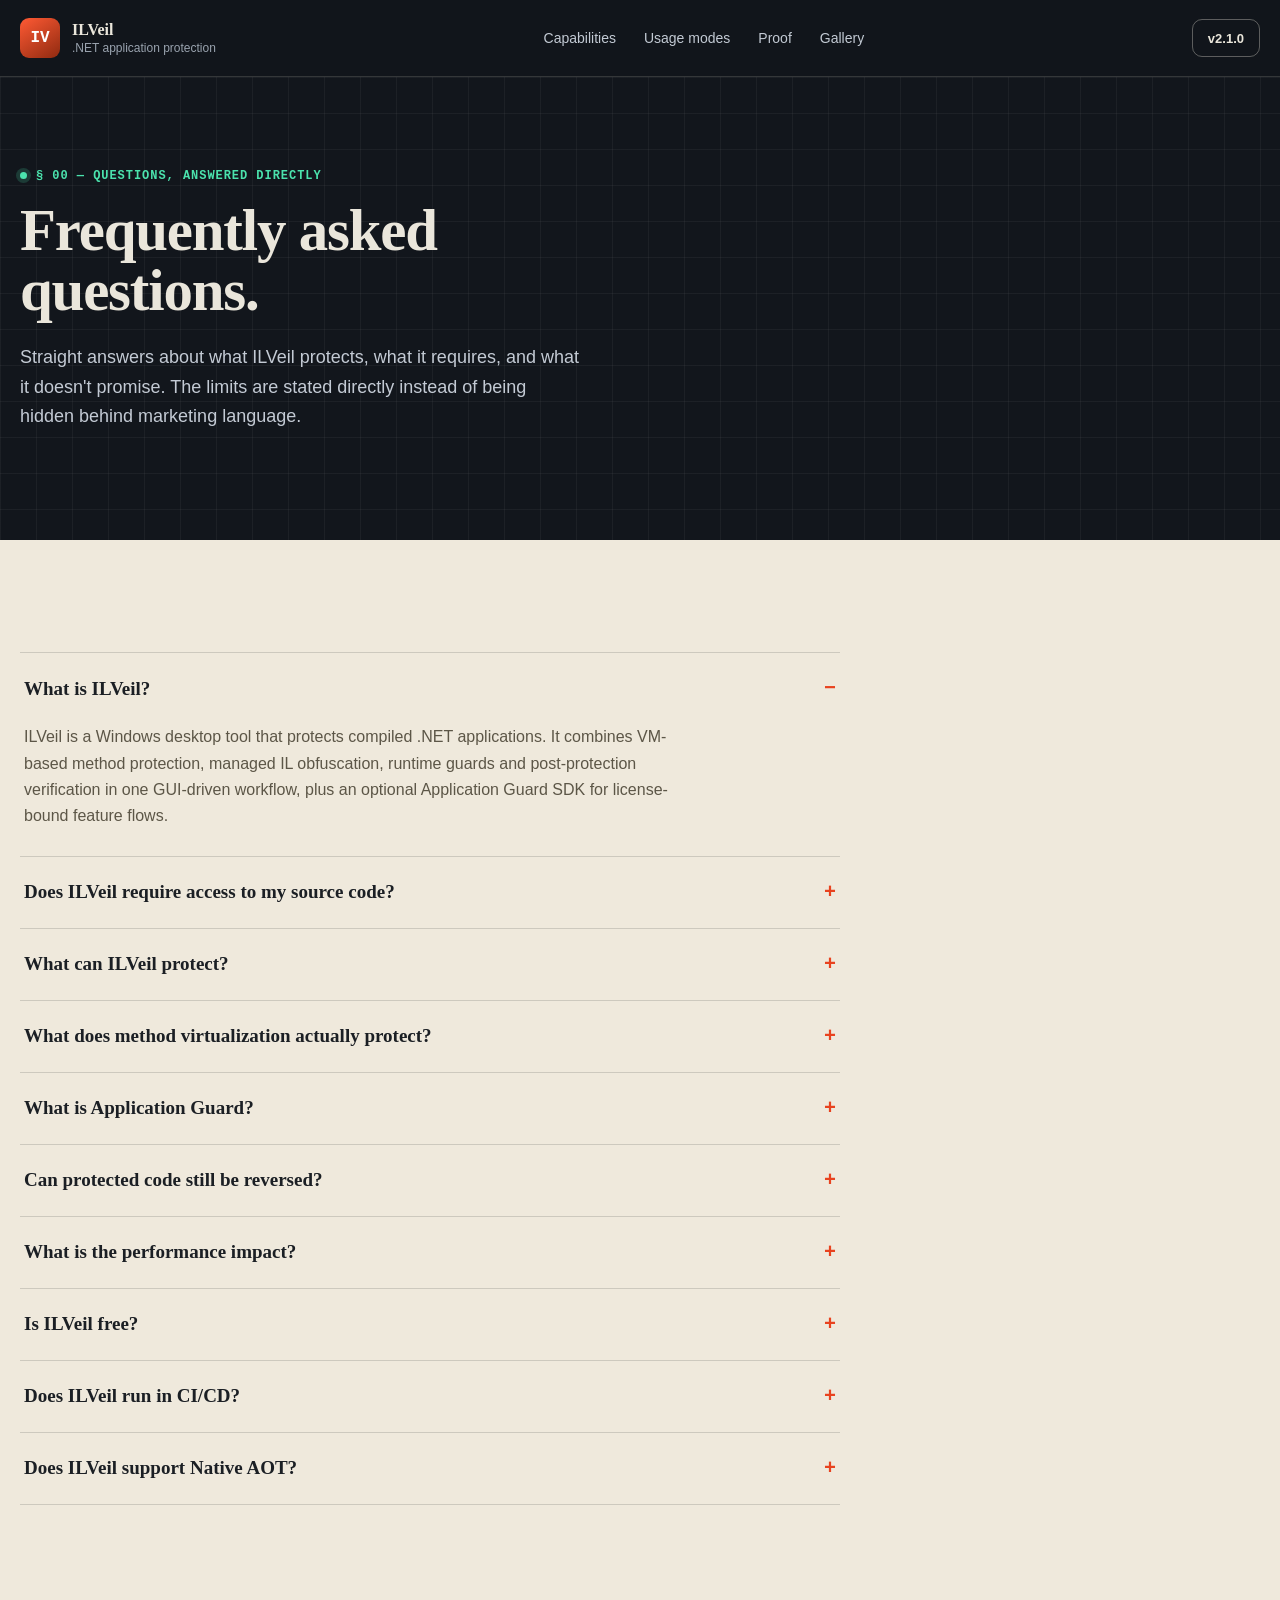
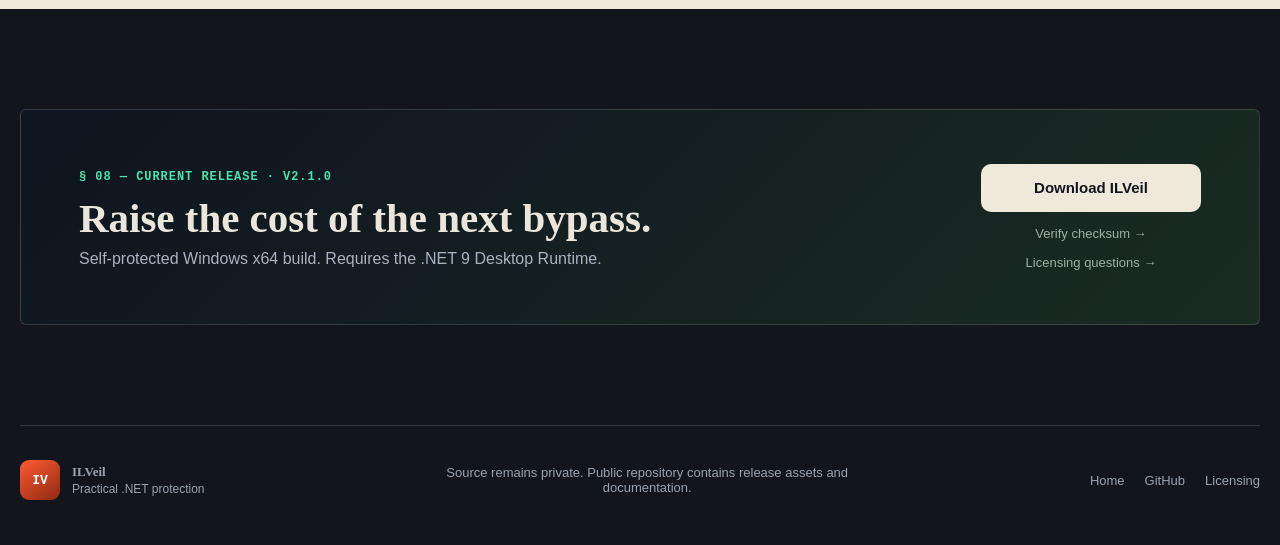
==== faq.html @ 26127028 "Add AI-friendly FAQ and product summary" ====
<!doctype html>
<html lang="en">
<head>
  <meta charset="utf-8">
  <meta name="viewport" content="width=device-width, initial-scale=1">
  <title>ILVeil FAQ — .NET Obfuscation, Method Virtualization & Application Guard</title>
  <meta name="description" content="Answers about ILVeil: source requirements, what it protects, method virtualization, Application Guard, licensing, performance impact and CI/CD support.">
  <meta name="robots" content="index, follow, max-image-preview:large">
  <meta name="author" content="ILVeil">
  <meta name="theme-color" content="#12161c">
  <link rel="canonical" href="https://denis-rz.github.io/ILVeil-Releases/faq.html">
  <meta property="og:title" content="ILVeil FAQ — .NET Obfuscation, Method Virtualization & Application Guard">
  <meta property="og:description" content="Source requirements, supported input, method virtualization, Application Guard, licensing, performance and CI/CD — answered directly.">
  <meta property="og:type" content="website">
  <meta property="og:url" content="https://denis-rz.github.io/ILVeil-Releases/faq.html">
  <meta property="og:site_name" content="ILVeil">
  <meta property="og:image" content="https://denis-rz.github.io/ILVeil-Releases/assets/screenshots/overview-main.png">
  <meta property="og:image:alt" content="ILVeil desktop .NET protection workflow">
  <meta name="twitter:card" content="summary_large_image">
  <meta name="twitter:title" content="ILVeil FAQ — .NET Obfuscation, Method Virtualization & Application Guard">
  <meta name="twitter:description" content="Common questions about ILVeil, answered directly — no marketing filler.">
  <meta name="twitter:image" content="https://denis-rz.github.io/ILVeil-Releases/assets/screenshots/overview-main.png">
  <link rel="icon" href="./assets/appicon.ico">
  <link rel="stylesheet" href="./styles.css?v=20260712d">
  <script type="application/ld+json">
  {"@context":"https://schema.org","@type":"FAQPage","mainEntity":[
    {"@type":"Question","name":"What is ILVeil?","acceptedAnswer":{"@type":"Answer","text":"ILVeil is a Windows desktop tool that protects compiled .NET applications. It combines VM-based method protection, managed IL obfuscation, runtime guards and post-protection verification in one GUI-driven workflow, plus an optional Application Guard SDK for license-bound feature flows."}},
    {"@type":"Question","name":"Does ILVeil require access to my source code?","acceptedAnswer":{"@type":"Answer","text":"No, for Binary Protection. It takes a ready-made DLL or EXE as input and applies VM protection, string encryption, symbol renaming, control-flow transforms and runtime guards directly, with no source integration required. Source integration is only needed if you choose the optional Application Guard SDK."}},
    {"@type":"Question","name":"What can ILVeil protect?","acceptedAnswer":{"@type":"Answer","text":"ILVeil protects compiled managed .NET assemblies and accepts ready-made DLL/EXE files, projects and solutions. It can also coordinate a Native AOT publishing workflow; IL-based transforms are applied before Native AOT consumes the managed metadata. Running ILVeil itself requires Windows 10 or 11 and the .NET 9 Desktop Runtime."}},
    {"@type":"Question","name":"What does method virtualization actually protect?","acceptedAnswer":{"@type":"Answer","text":"Selected methods are converted into custom bytecode executed through a protected dispatcher, with per-method mappings and hardened call targets. Supported shapes include branching, switches and recursion; instance fields and call targets; and void, value and reference returns. Methods it cannot safely transform fall back instead of being virtualized blindly."}},
    {"@type":"Question","name":"What is Application Guard?","acceptedAnswer":{"@type":"Answer","text":"Application Guard is an optional SDK that requires source integration. It lets signed license capabilities influence derived values, checkpoint-bound execution flow and encrypted embedded resources unlocked only by valid flow state. It does not scan or understand your business logic automatically; you choose what a signed capability can unlock."}},
    {"@type":"Question","name":"Can protected code still be reversed?","acceptedAnswer":{"@type":"Answer","text":"Yes. No client-side protector makes code impossible to reverse. ILVeil is designed to multiply analysis cost, remove easy bypass points and preserve application behavior across every layer, not to guarantee unbreakable protection."}},
    {"@type":"Question","name":"What is the performance impact?","acceptedAnswer":{"@type":"Answer","text":"It depends on which layers you apply and how many methods you choose to virtualize. Rename, string encryption and control-flow transforms are one-time costs applied at protection time. VM-based method protection adds interpretation overhead only to the methods you select, so it is meant for sensitive logic rather than hot loops across an entire codebase."}},
    {"@type":"Question","name":"Is ILVeil free?","acceptedAnswer":{"@type":"Answer","text":"The base download and Binary Protection workflow are free. Some advanced runtime-guard behavior is Pro-gated and no-ops silently on the Free tier instead of changing application behavior. Contact dengwebdev@gmail.com for Pro licensing or evaluation."}},
    {"@type":"Question","name":"Does ILVeil run in CI/CD?","acceptedAnswer":{"@type":"Answer","text":"Not today. ILVeil is a GUI-driven Windows desktop workflow, and there is no documented headless or command-line mode for scripted pipelines yet. Protection runs are driven from the desktop app."}},
    {"@type":"Question","name":"Does ILVeil support Native AOT?","acceptedAnswer":{"@type":"Answer","text":"Yes. Native AOT publishing is part of the workflow. Because obfuscation-style transforms can destroy PE metadata that Native AOT needs, ILVeil's pipeline is ordered around that constraint rather than layering a third-party obfuscator over an already-published AOT build."}}
  ]}
  </script>
</head>
<body>
  <a class="skip-link" href="#top">Skip to content</a>
  <header class="nav-wrap">
    <nav class="nav shell" aria-label="Primary navigation">
      <a class="brand" href="./index.html#top"><span class="brand-mark">IV</span><span><strong>ILVeil</strong><small>.NET application protection</small></span></a>
      <div class="nav-links">
        <a href="./index.html#capabilities">Capabilities</a><a href="./index.html#modes">Usage modes</a><a href="./index.html#proof">Proof</a><a href="./index.html#gallery">Gallery</a>
      </div>
      <a class="button button-small button-outline" href="https://github.com/Denis-RZ/ILVeil-Releases/releases/tag/v2.1.0">v2.1.0</a>
    </nav>
  </header>

  <main id="top">
    <section class="hero blueprint">
      <div class="shell">
        <span class="kicker"><i></i>§ 00 — Questions, answered directly</span>
        <h1>Frequently asked questions.</h1>
        <p class="hero-lede">Straight answers about what ILVeil protects, what it requires, and what it doesn't promise. The limits are stated directly instead of being hidden behind marketing language.</p>
      </div>
    </section>

    <section class="section paper">
      <div class="shell">
        <div class="faq-list">
          <details class="faq-item" open>
            <summary class="faq-q">What is ILVeil?</summary>
            <div class="faq-a"><p>ILVeil is a Windows desktop tool that protects compiled .NET applications. It combines VM-based method protection, managed IL obfuscation, runtime guards and post-protection verification in one GUI-driven workflow, plus an optional Application Guard SDK for license-bound feature flows.</p></div>
          </details>
          <details class="faq-item">
            <summary class="faq-q">Does ILVeil require access to my source code?</summary>
            <div class="faq-a"><p>No, for Binary Protection. It takes a ready-made DLL or EXE as input and applies VM protection, string encryption, symbol renaming, control-flow transforms and runtime guards directly — no source integration required.</p><p>Source integration is only needed if you choose the optional Application Guard SDK, to bind licensed features to derived values and flow checkpoints.</p></div>
          </details>
          <details class="faq-item">
            <summary class="faq-q">What can ILVeil protect?</summary>
            <div class="faq-a"><p>Compiled managed .NET assemblies: ready-made DLL/EXE files, projects and solutions. ILVeil can also coordinate a Native AOT publishing workflow; IL-based transforms are applied before Native AOT consumes the managed metadata.</p><p>Running ILVeil itself requires Windows 10 or 11 and the .NET 9 Desktop Runtime.</p></div>
          </details>
          <details class="faq-item">
            <summary class="faq-q">What does method virtualization actually protect?</summary>
            <div class="faq-a"><p>Selected methods are converted into custom bytecode executed through a protected dispatcher, with per-method mappings and hardened call targets. Supported shapes include branching, switches and recursion; instance fields and call targets; and void, value and reference returns.</p><p>Methods it can't safely transform fall back instead of being virtualized blindly.</p></div>
          </details>
          <details class="faq-item">
            <summary class="faq-q">What is Application Guard?</summary>
            <div class="faq-a"><p>An optional SDK that requires source integration. It lets signed license capabilities influence derived values, checkpoint-bound execution flow and encrypted embedded resources unlocked only by valid flow state.</p><p>It does not scan or understand your business logic automatically — you choose what a signed capability can unlock.</p></div>
          </details>
          <details class="faq-item">
            <summary class="faq-q">Can protected code still be reversed?</summary>
            <div class="faq-a"><p>Yes. No client-side protector makes code impossible to reverse. ILVeil is designed to multiply analysis cost, remove easy bypass points and preserve application behavior across every layer — not to guarantee unbreakable protection.</p></div>
          </details>
          <details class="faq-item">
            <summary class="faq-q">What is the performance impact?</summary>
            <div class="faq-a"><p>It depends on which layers you apply and how many methods you choose to virtualize. Rename, string encryption and control-flow transforms are one-time costs applied at protection time.</p><p>VM-based method protection adds interpretation overhead only to the methods you select, so it's meant for sensitive logic rather than hot loops across an entire codebase. There's no universal benchmark published, because the impact is workload-dependent.</p></div>
          </details>
          <details class="faq-item">
            <summary class="faq-q">Is ILVeil free?</summary>
            <div class="faq-a"><p>The base download and Binary Protection workflow are free. Some advanced runtime-guard behavior is Pro-gated and no-ops silently on the Free tier instead of changing application behavior.</p><p>Contact <a href="mailto:dengwebdev@gmail.com">dengwebdev@gmail.com</a> for Pro licensing or evaluation.</p></div>
          </details>
          <details class="faq-item">
            <summary class="faq-q">Does ILVeil run in CI/CD?</summary>
            <div class="faq-a"><p>Not today. ILVeil is a GUI-driven Windows desktop workflow, and there's no documented headless or command-line mode for scripted pipelines yet. Protection runs are driven from the desktop app.</p></div>
          </details>
          <details class="faq-item">
            <summary class="faq-q">Does ILVeil support Native AOT?</summary>
            <div class="faq-a"><p>Yes. Native AOT publishing is part of the workflow. Because obfuscation-style transforms can destroy PE metadata that Native AOT needs, ILVeil's pipeline is ordered around that constraint rather than layering a third-party obfuscator over an already-published AOT build.</p></div>
          </details>
        </div>
      </div>
    </section>

    <section class="cta shell" id="download">
      <div>
        <span class="kicker kicker-verify">§ 08 — Current release · v2.1.0</span>
        <h2>Raise the cost of the next bypass.</h2>
        <p>Self-protected Windows x64 build. Requires the .NET 9 Desktop Runtime.</p>
      </div>
      <div class="cta-actions">
        <a class="button button-light" href="https://github.com/Denis-RZ/ILVeil-Releases/releases/download/v2.1.0/ILVeil-win-x64-2.1.0.zip">Download ILVeil</a>
        <a href="./releases/SHA256SUMS.txt">Verify checksum →</a>
        <a href="mailto:dengwebdev@gmail.com">Licensing questions →</a>
      </div>
    </section>
  </main>

  <footer class="footer shell">
    <a class="brand" href="./index.html#top"><span class="brand-mark">IV</span><span><strong>ILVeil</strong><small>Practical .NET protection</small></span></a>
    <p>Source remains private. Public repository contains release assets and documentation.</p>
    <div><a href="./index.html#top">Home</a><a href="https://github.com/Denis-RZ/ILVeil-Releases">GitHub</a><a href="mailto:dengwebdev@gmail.com">Licensing</a></div>
  </footer>
</body>
</html>
---- styles.css ----
/* ===== Tokens ===== */
:root{
  --ink:#12161c;
  --ink-2:#1a1f27;
  --ink-3:#20262f;
  --paper:#efe9dc;
  --paper-2:#e6dfcd;
  --text-dark:#eae6db;
  --text-dark-muted:#9aa3af;
  --text-paper:#1b1f24;
  --text-paper-muted:#5c5647;
  --rule-dark:rgba(234,230,219,.16);
  --rule-paper:rgba(27,31,36,.16);
  --signal:#ff5a34;
  --signal-2:#e8431f;
  --verify:#4be3ad;
  --mono:ui-monospace,"Cascadia Code","Cascadia Mono",Consolas,"SFMono-Regular",Menlo,monospace;
  --serif:ui-serif,Charter,"Iowan Old Style","Palatino Linotype",Georgia,"Times New Roman",serif;
  --sans:"Segoe UI Variable Text","Segoe UI",-apple-system,BlinkMacSystemFont,Roboto,sans-serif;
  --max:1280px;
}
*{box-sizing:border-box}
html{scroll-behavior:smooth}
body{margin:0;background:var(--ink);color:var(--text-dark);font-family:var(--sans);overflow-x:hidden}
a{color:inherit;text-decoration:none}
img{display:block;max-width:100%;height:auto}
ul{margin:0;padding:0;list-style:none}
p{margin:0}
.shell{width:min(calc(100% - 40px),var(--max));margin-inline:auto}
.paper{background:var(--paper);color:var(--text-paper)}
.skip-link{position:absolute;left:-999px;top:0;z-index:100;padding:14px 18px;background:var(--signal);color:var(--ink);font-weight:700}
.skip-link:focus{left:12px;top:12px}

/* ===== Focus / motion ===== */
a:focus-visible,button:focus-visible,.button:focus-visible{outline:3px solid var(--signal);outline-offset:3px;border-radius:6px}
.paper a:focus-visible,.paper .button:focus-visible{outline-color:var(--signal-2)}
@media (prefers-reduced-motion:reduce){
  html{scroll-behavior:auto}
  *{animation-duration:.001ms!important;animation-iteration-count:1!important;transition-duration:.001ms!important;scroll-behavior:auto!important}
}

/* ===== Typography ===== */
h1,h2,h3{font-family:var(--serif);margin:0;font-weight:700}
.kicker{display:inline-flex;align-items:center;gap:9px;font-family:var(--mono);color:var(--verify);font-size:12px;font-weight:700;letter-spacing:.08em;text-transform:uppercase}
.paper .kicker{color:var(--signal-2)}
.kicker-verify{color:var(--verify)}
.paper .kicker-verify{color:#1a8f68}
.kicker i{width:7px;height:7px;border-radius:50%;background:var(--verify);box-shadow:0 0 0 4px rgba(75,227,173,.18)}
h1 em,h2 em{font-style:italic;color:var(--signal)}

/* ===== Nav ===== */
.nav-wrap{position:sticky;top:0;z-index:30;background:rgba(18,22,28,.88);border-bottom:1px solid var(--rule-dark);backdrop-filter:blur(16px)}
.nav{height:76px;display:flex;align-items:center;justify-content:space-between;gap:28px}
.brand{display:flex;align-items:center;gap:12px}
.brand-mark{display:grid;place-items:center;width:40px;height:40px;border-radius:9px;background:linear-gradient(145deg,var(--signal),#8f2a10);color:#fff;font-family:var(--mono);font-weight:800}
.brand strong,.brand small{display:block}
.brand strong{font-family:var(--serif)}
.brand small{margin-top:2px;color:var(--text-dark-muted);font-size:12px}
.nav-links{display:flex;gap:28px;font-size:14px;color:#c3cad4}
.nav-links a:hover{color:var(--verify)}
.button{display:inline-flex;align-items:center;justify-content:center;gap:10px;min-height:48px;padding:0 22px;border-radius:10px;font-weight:700;font-size:15px;transition:transform .15s ease,box-shadow .15s ease}
.button:hover{transform:translateY(-2px)}
.button-small{min-height:38px;padding:0 15px;font-size:13px}
.button-outline{border:1px solid rgba(234,230,219,.35);color:var(--text-dark)}
.button-primary{background:linear-gradient(135deg,#ff7a52,var(--signal-2));color:#180a04;box-shadow:0 18px 34px rgba(232,67,31,.28)}
.button-light{background:var(--paper);color:var(--ink)}
.text-link{display:inline-flex;align-items:center;gap:6px;font-weight:700;color:var(--text-dark);border-bottom:1px solid var(--rule-dark);padding-bottom:2px}
.text-link:hover{color:var(--verify);border-color:var(--verify)}
.text-link span{transition:transform .15s ease}
.text-link:hover span{transform:translateX(3px)}

/* ===== Blueprint texture ===== */
.blueprint{position:relative}
.blueprint::before{content:"";position:absolute;inset:0;background-image:linear-gradient(rgba(234,230,219,.05) 1px,transparent 1px),linear-gradient(90deg,rgba(234,230,219,.05) 1px,transparent 1px);background-size:36px 36px;pointer-events:none}

/* ===== Hero ===== */
.hero{padding:88px 0 78px}
.hero-grid{position:relative;display:grid;grid-template-columns:150px minmax(320px,440px) 1fr;gap:44px;align-items:start}
.hero-rail{display:flex;flex-direction:column;gap:26px;padding-top:10px;font-family:var(--mono)}
.hero-rail li{display:flex;flex-direction:column;gap:5px;padding-top:12px;border-top:1px solid var(--rule-dark)}
.hero-rail b{color:var(--verify);font-size:12px}
.hero-rail span{color:var(--text-dark-muted);font-size:12.5px;line-height:1.4}
.hero-copy{padding-top:6px}
h1{max-width:600px;margin:18px 0 22px;font-size:clamp(42px,4.6vw,68px);line-height:1.02;letter-spacing:-.02em}
.hero-lede{max-width:560px;margin:0 0 30px;color:#c3cad4;font-size:18px;line-height:1.65}
.hero-actions{display:flex;flex-wrap:wrap;align-items:center;gap:26px}
.hero-figure{align-self:start}
.figure-frame{position:relative;padding:16px}
.corner{position:absolute;width:20px;height:20px;border:2px solid var(--verify);opacity:.85}
.corner-tl{top:0;left:0;border-right:none;border-bottom:none}
.corner-tr{top:0;right:0;border-left:none;border-bottom:none}
.corner-bl{bottom:34px;left:0;border-right:none;border-top:none}
.corner-br{bottom:34px;right:0;border-left:none;border-top:none}
.figure-frame img{border:1px solid var(--rule-dark)}
.figure-frame figcaption{margin-top:14px;padding-top:10px;border-top:1px solid var(--rule-dark);color:var(--text-dark-muted);font-size:13px;line-height:1.5}
.figure-frame figcaption b{font-family:var(--mono);color:var(--verify);margin-right:8px}

/* ===== Signal bar ===== */
.signal-bar{background:var(--ink-2);border-top:1px solid var(--rule-dark);border-bottom:1px solid var(--rule-dark)}
.signals{min-height:58px;display:flex;align-items:center;justify-content:space-between;gap:20px;flex-wrap:wrap;padding:14px 0;font-family:var(--mono);font-size:11px;font-weight:700;letter-spacing:.1em;color:#7c8797}

/* ===== Sections ===== */
.section{padding:104px 0}
.section-head{max-width:740px;margin-bottom:44px}
.section-head h2{margin:12px 0 14px;font-size:clamp(34px,3.6vw,52px);line-height:1.08;letter-spacing:-.01em}
.section-head p{color:var(--text-dark-muted);font-size:17px;line-height:1.6}
.paper .section-head p{color:var(--text-paper-muted)}

/* ===== Pipeline ===== */
.pipeline-section{padding:96px 0}
.pipeline{display:flex;align-items:stretch;flex-wrap:wrap;gap:18px 10px}
.pl-node{flex:1 1 170px;display:flex;flex-direction:column;gap:8px;padding:20px 16px;border:1px solid var(--rule-dark);border-radius:4px;background:rgba(234,230,219,.03)}
.pl-node-out{border-color:rgba(75,227,173,.5)}
.pl-num{font-family:var(--mono);color:var(--signal);font-size:12px}
.pl-tag{font-family:var(--mono);font-size:13px;font-weight:700;letter-spacing:.04em;color:var(--text-dark)}
.pl-node p{color:var(--text-dark-muted);font-size:13.5px;line-height:1.5}
.pl-arrow{display:flex;align-items:center;justify-content:center;color:var(--verify);font-size:20px;flex:0 0 auto}

/* ===== Capabilities ===== */
.capabilities-grid{display:grid;grid-template-columns:1.05fr .95fr;gap:2px;background:var(--rule-paper)}
.cap-main{position:relative;padding:34px;background:linear-gradient(160deg,#0d1420,#132234);color:#eef1f5}
.feature-index{position:absolute;right:22px;top:20px;font-family:var(--mono);color:#8b98ab;font-size:12px}
.feature-icon{display:grid;place-items:center;width:44px;height:44px;margin-bottom:26px;border-radius:10px;background:rgba(75,227,173,.14);color:var(--verify)}
.feature-icon svg{width:23px;height:23px;fill:none;stroke:currentColor;stroke-width:1.7;stroke-linecap:round;stroke-linejoin:round}
.feature-visual{display:flex;align-items:center;gap:8px;margin:0 0 24px;padding:12px;border:1px solid rgba(255,255,255,.1);border-radius:10px;background:rgba(2,10,21,.3)}
.feature-visual span{padding:7px 9px;border-radius:7px;background:#1c3450;color:#9dc7ff;font:700 12px var(--mono)}
.feature-visual i{color:#5c7796;font-style:normal}
.cap-main h3{margin-bottom:12px;font-size:24px;color:#fff}
.cap-main p{color:#b7c2d1;line-height:1.6;font-size:16px}
.cap-main ul{margin-top:26px}
.cap-main li{padding:12px 0;border-top:1px solid rgba(255,255,255,.12);color:#dbe4f0;font-size:14.5px}
.cap-main li::before{content:"✓";margin-right:10px;color:var(--verify)}
.cap-list{display:flex;flex-direction:column;background:var(--paper)}
.cap-item{display:grid;grid-template-columns:44px 1fr;gap:18px;padding:30px 34px}
.cap-item + .cap-item{border-top:1px solid var(--rule-paper)}
.cap-item .feature-icon{margin-bottom:0;background:rgba(232,67,31,.1);color:var(--signal-2)}
.feature-index-inline{font-family:var(--mono);color:var(--signal-2);font-size:12px}
.cap-item h3{margin:6px 0 8px;font-size:19px;color:var(--text-paper)}
.cap-item p{color:var(--text-paper-muted);line-height:1.55;font-size:15px}

/* ===== Usage modes ===== */
.modes-section{padding:104px 0;background:var(--ink)}
.modes-section .section-head{margin-bottom:46px}
.modes-section h2{margin:12px 0 0;font-size:clamp(34px,3.6vw,52px);line-height:1.08;letter-spacing:-.01em}
.modes-grid{display:grid;grid-template-columns:1.3fr .95fr;gap:2px;background:var(--rule-dark)}
.mode-panel{padding:44px}
.mode-primary{background:var(--ink-2)}
.mode-secondary{background:var(--ink-3)}
.mode-tag{display:inline-block;font-family:var(--mono);font-size:11px;font-weight:700;letter-spacing:.08em;color:var(--signal);border:1px solid rgba(255,90,52,.4);border-radius:20px;padding:6px 12px}
.mode-tag-verify{color:var(--verify);border-color:rgba(75,227,173,.4)}
.mode-panel h3{margin:20px 0 22px;font-size:28px;color:#fff}
.mode-panel li{padding:13px 0;border-top:1px solid var(--rule-dark);color:#d3dae3;font-size:15px;line-height:1.5}
.mode-panel li:last-of-type{border-bottom:1px solid var(--rule-dark)}
.mode-note{display:flex;gap:12px;margin-top:26px;padding-top:22px;color:#9fb0a5;font-size:13.5px;line-height:1.6}
.mode-note p{margin:0}
.mode-note svg{flex:0 0 auto;width:22px;height:22px;fill:none;stroke:var(--verify);stroke-width:1.6;stroke-linecap:round;stroke-linejoin:round;margin-top:2px}
.mode-note a{color:var(--verify);border-bottom:1px solid rgba(75,227,173,.4)}

/* ===== Proof ledger ===== */
.ledger{display:flex;flex-wrap:wrap;border-top:1px solid var(--rule-paper)}
.ledger-item{flex:1 1 190px;padding:28px 26px 0;border-left:1px solid var(--rule-paper)}
.ledger-item:first-child{border-left:none}
.ledger-item strong{display:block;font-family:var(--mono);font-size:36px;color:var(--signal-2)}
.ledger-item span{display:block;margin-top:8px;color:var(--text-paper-muted);font-size:13.5px;line-height:1.4}
.ledger-item-text strong{color:#1a8f68}

/* ===== Gallery ===== */
.gallery-section{background:var(--ink)}
.gallery-grid{display:grid;grid-template-columns:1.3fr 1fr 1fr;grid-template-rows:auto auto;gap:20px}
.shot{margin:0;display:flex;flex-direction:column}
.shot img{border:1px solid var(--rule-dark);border-radius:2px;width:100%}
.shot-a{grid-column:1/3;grid-row:1}
.shot-a img{aspect-ratio:1500/884;object-fit:cover}
.shot-b{grid-column:3;grid-row:1/3}
.shot-b img{height:100%;aspect-ratio:1460/801;object-fit:cover}
.shot-c{grid-column:1;grid-row:2}
.shot-c img{aspect-ratio:4/3;object-fit:cover;object-position:78% 30%}
.shot-d{grid-column:2;grid-row:2}
.shot-d img{aspect-ratio:4/3;object-fit:cover;object-position:top}
.shot figcaption{margin-top:12px;display:grid;gap:4px}
.shot figcaption b{font-size:15px}
.shot figcaption span{color:var(--text-dark-muted);font-size:13px;line-height:1.45}

/* ===== Honesty ===== */
.honesty-section{padding:64px 0}
.honesty-wrap{display:flex;gap:22px;align-items:flex-start;max-width:820px}
.honesty-icon{flex:0 0 auto;width:34px;height:34px;fill:none;stroke:var(--signal-2);stroke-width:1.6;stroke-linecap:round;stroke-linejoin:round;margin-top:4px}
.honesty-wrap p{margin-top:12px;color:var(--text-paper);font-size:18px;line-height:1.6;font-family:var(--serif)}

/* ===== CTA ===== */
.cta{margin:100px auto;padding:54px 58px;border-radius:6px;background:linear-gradient(135deg,#0e1420,#1a2c22);border:1px solid var(--rule-dark);display:flex;align-items:center;justify-content:space-between;gap:34px;flex-wrap:wrap}
.cta h2{margin:10px 0 8px;font-size:clamp(30px,3.2vw,44px)}
.cta p{margin:0;color:#a9b3c2}
.cta-actions{display:grid;gap:14px;min-width:220px;text-align:center}
.cta-actions>a:not(.button-light){color:#9fb0a5;font-size:13px}
.cta-actions>a:not(.button-light):hover{color:var(--verify)}

/* ===== Footer ===== */
.footer{min-height:110px;padding:26px 0;border-top:1px solid var(--rule-dark);display:flex;align-items:center;justify-content:space-between;gap:24px;color:var(--text-dark-muted);font-size:13px}
.footer p{max-width:460px;text-align:center}
.footer>div{display:flex;gap:20px}
.footer>div a:hover{color:var(--verify)}

/* ===== Responsive ===== */
@media (max-width:1000px){
  .hero-grid{grid-template-columns:minmax(0,1fr);gap:36px}
  .hero-copy,.hero-figure,.figure-frame{min-width:0;max-width:100%}
  .hero-rail{flex-direction:row;flex-wrap:wrap;gap:22px 34px;order:3;padding-top:0}
  .hero-rail li{flex:1 1 160px;padding-top:12px}
  .hero-copy{order:1}
  .hero-figure{order:2}
  h1{max-width:100%}
  .hero-lede{max-width:640px}
  .capabilities-grid{grid-template-columns:1fr}
  .cap-main{grid-row:auto}
  .modes-grid{grid-template-columns:1fr}
  .gallery-grid{grid-template-columns:1fr 1fr}
  .shot-a{grid-column:1/3;grid-row:1}
  .shot-b{grid-column:1/3;grid-row:2}
  .shot-b img{aspect-ratio:1460/801;height:auto}
  .shot-c{grid-column:1;grid-row:3}
  .shot-d{grid-column:2;grid-row:3}
}
@media (max-width:760px){
  body{overflow-x:hidden}
  .shell{width:min(calc(100% - 28px),var(--max))}
  .nav{height:64px}
  .nav-links{display:none}
  .nav .button{padding:0 14px;font-size:12px}
  .hero{padding:52px 0}
  h1{max-width:100%;font-size:38px;overflow-wrap:anywhere;word-break:normal}
  h1 em{overflow-wrap:anywhere}
  .hero-lede{max-width:100%;font-size:16.5px;overflow-wrap:anywhere}
  .hero-figure,.figure-frame,.hero-figure img{width:100%;max-width:100%}
  .hero-actions{flex-direction:column;align-items:flex-start;gap:16px}
  .hero-actions .button{width:100%}
  .hero-rail{gap:16px 24px}
  .corner-bl,.corner-br{bottom:56px}
  .section,.pipeline-section,.modes-section,.honesty-section{padding:64px 0}
  .section-head h2{font-size:30px}
  .pipeline{flex-direction:column}
  .pl-arrow{transform:rotate(90deg);padding:2px 0}
  .cap-item{grid-template-columns:36px 1fr;gap:14px;padding:24px 22px}
  .mode-panel{padding:30px 24px}
  .ledger{flex-direction:column;border-top:none}
  .ledger-item{border-left:none;border-top:1px solid var(--rule-paper);padding:22px 4px 0}
  .ledger-item:first-child{border-top:none}
  .gallery-grid{grid-template-columns:1fr}
  .shot-a,.shot-b,.shot-c,.shot-d{grid-column:1;grid-row:auto}
  .shot-a img,.shot-b img{aspect-ratio:16/10}
  .shot-c img,.shot-d img{aspect-ratio:16/10}
  .honesty-wrap{flex-direction:column;gap:14px}
  .cta{margin:60px 0;padding:34px 24px;flex-direction:column;align-items:flex-start}
  .cta-actions{width:100%}
  .footer{flex-direction:column;align-items:flex-start}
  .footer p{text-align:left}
}
@media (max-width:400px){
  h1{font-size:32px}
  .brand small{display:none}
  .signals{justify-content:flex-start;gap:14px 22px}
  .ledger-item strong{font-size:30px}
}

/* ===== FAQ page (additive only — no existing selector touched) ===== */
.faq-list{max-width:820px;margin-top:8px;border-top:1px solid var(--rule-paper)}
.faq-item{border-bottom:1px solid var(--rule-paper)}
.faq-q{cursor:pointer;list-style:none;display:flex;align-items:center;justify-content:space-between;gap:20px;padding:24px 4px;font-family:var(--serif);font-size:19px;font-weight:700;color:var(--text-paper)}
.faq-q::-webkit-details-marker{display:none}
.faq-q::after{content:"+";flex:0 0 auto;font-family:var(--mono);font-size:20px;color:var(--signal-2)}
.faq-item[open] .faq-q::after{content:"\2212"}
.faq-q:focus-visible{outline:3px solid var(--signal-2);outline-offset:4px;border-radius:4px}
.faq-a{padding:0 4px 26px;max-width:680px;color:var(--text-paper-muted);font-size:16px;line-height:1.65}
.faq-a p+p{margin-top:14px}
@media (max-width:760px){
  .faq-q{font-size:17px;padding:20px 2px}
  .faq-a{padding:0 2px 22px}
}
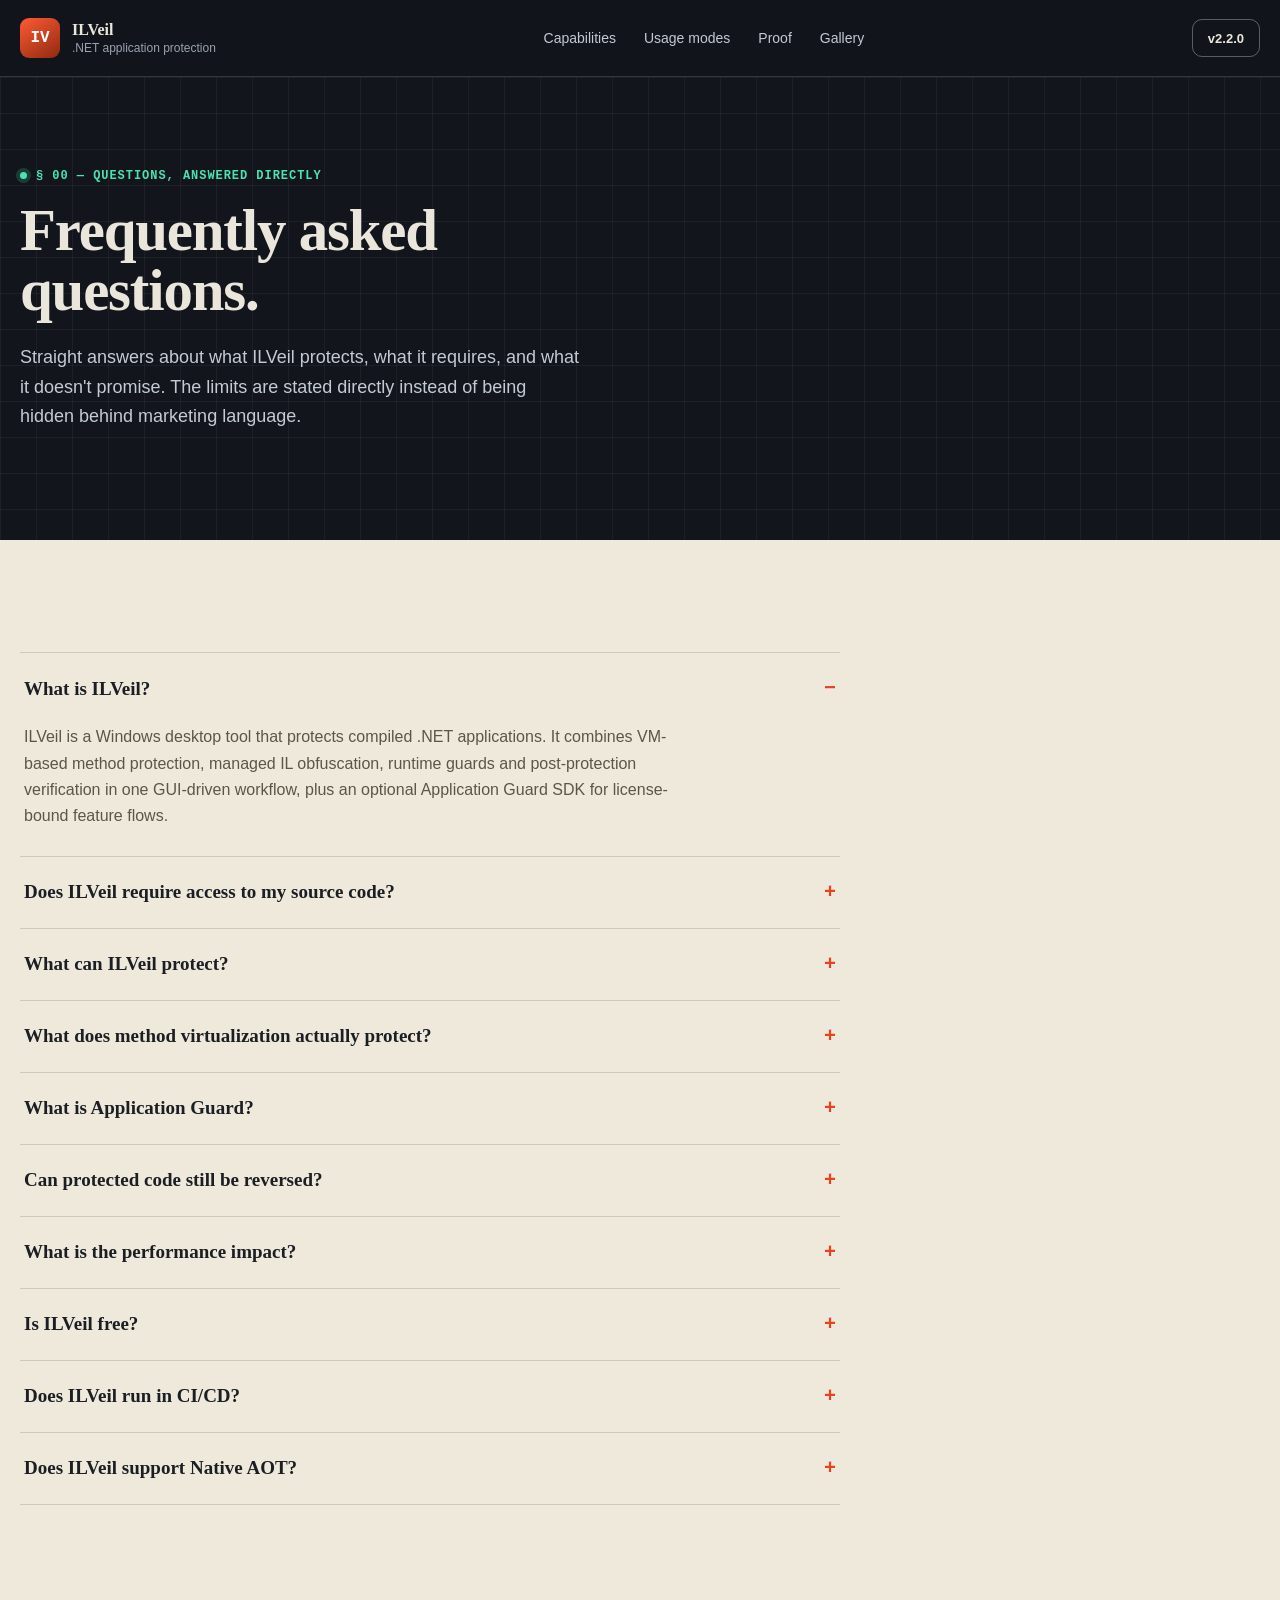
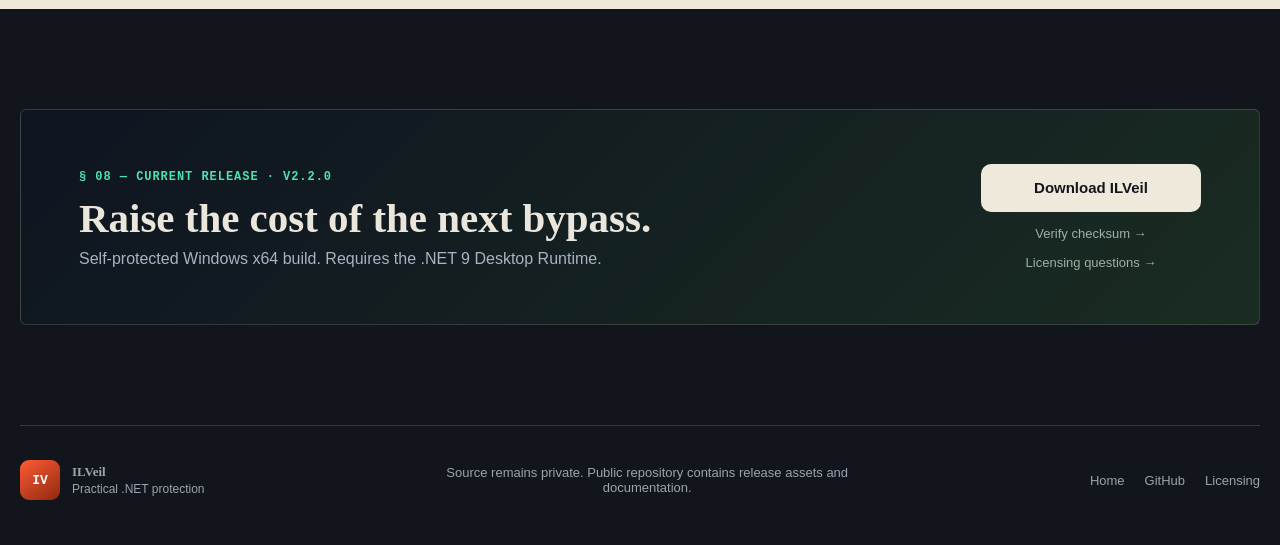
==== commit 7f84d93e: "Publish ILVeil 2.2.0 runtime variant release" ====
--- a/faq.html
+++ b/faq.html
@@ -45,7 +45,7 @@
       <div class="nav-links">
         <a href="./index.html#capabilities">Capabilities</a><a href="./index.html#modes">Usage modes</a><a href="./index.html#proof">Proof</a><a href="./index.html#gallery">Gallery</a>
       </div>
-      <a class="button button-small button-outline" href="https://github.com/Denis-RZ/ILVeil-Releases/releases/tag/v2.1.0">v2.1.0</a>
+      <a class="button button-small button-outline" href="https://github.com/Denis-RZ/ILVeil-Releases/releases/tag/v2.2.0">v2.2.0</a>
     </nav>
   </header>
 
@@ -107,12 +107,12 @@
 
     <section class="cta shell" id="download">
       <div>
-        <span class="kicker kicker-verify">§ 08 — Current release · v2.1.0</span>
+        <span class="kicker kicker-verify">§ 08 — Current release · v2.2.0</span>
         <h2>Raise the cost of the next bypass.</h2>
         <p>Self-protected Windows x64 build. Requires the .NET 9 Desktop Runtime.</p>
       </div>
       <div class="cta-actions">
-        <a class="button button-light" href="https://github.com/Denis-RZ/ILVeil-Releases/releases/download/v2.1.0/ILVeil-win-x64-2.1.0.zip">Download ILVeil</a>
+        <a class="button button-light" href="https://github.com/Denis-RZ/ILVeil-Releases/releases/download/v2.2.0/ILVeil-win-x64-2.2.0.zip">Download ILVeil</a>
         <a href="./releases/SHA256SUMS.txt">Verify checksum →</a>
         <a href="mailto:dengwebdev@gmail.com">Licensing questions →</a>
       </div>
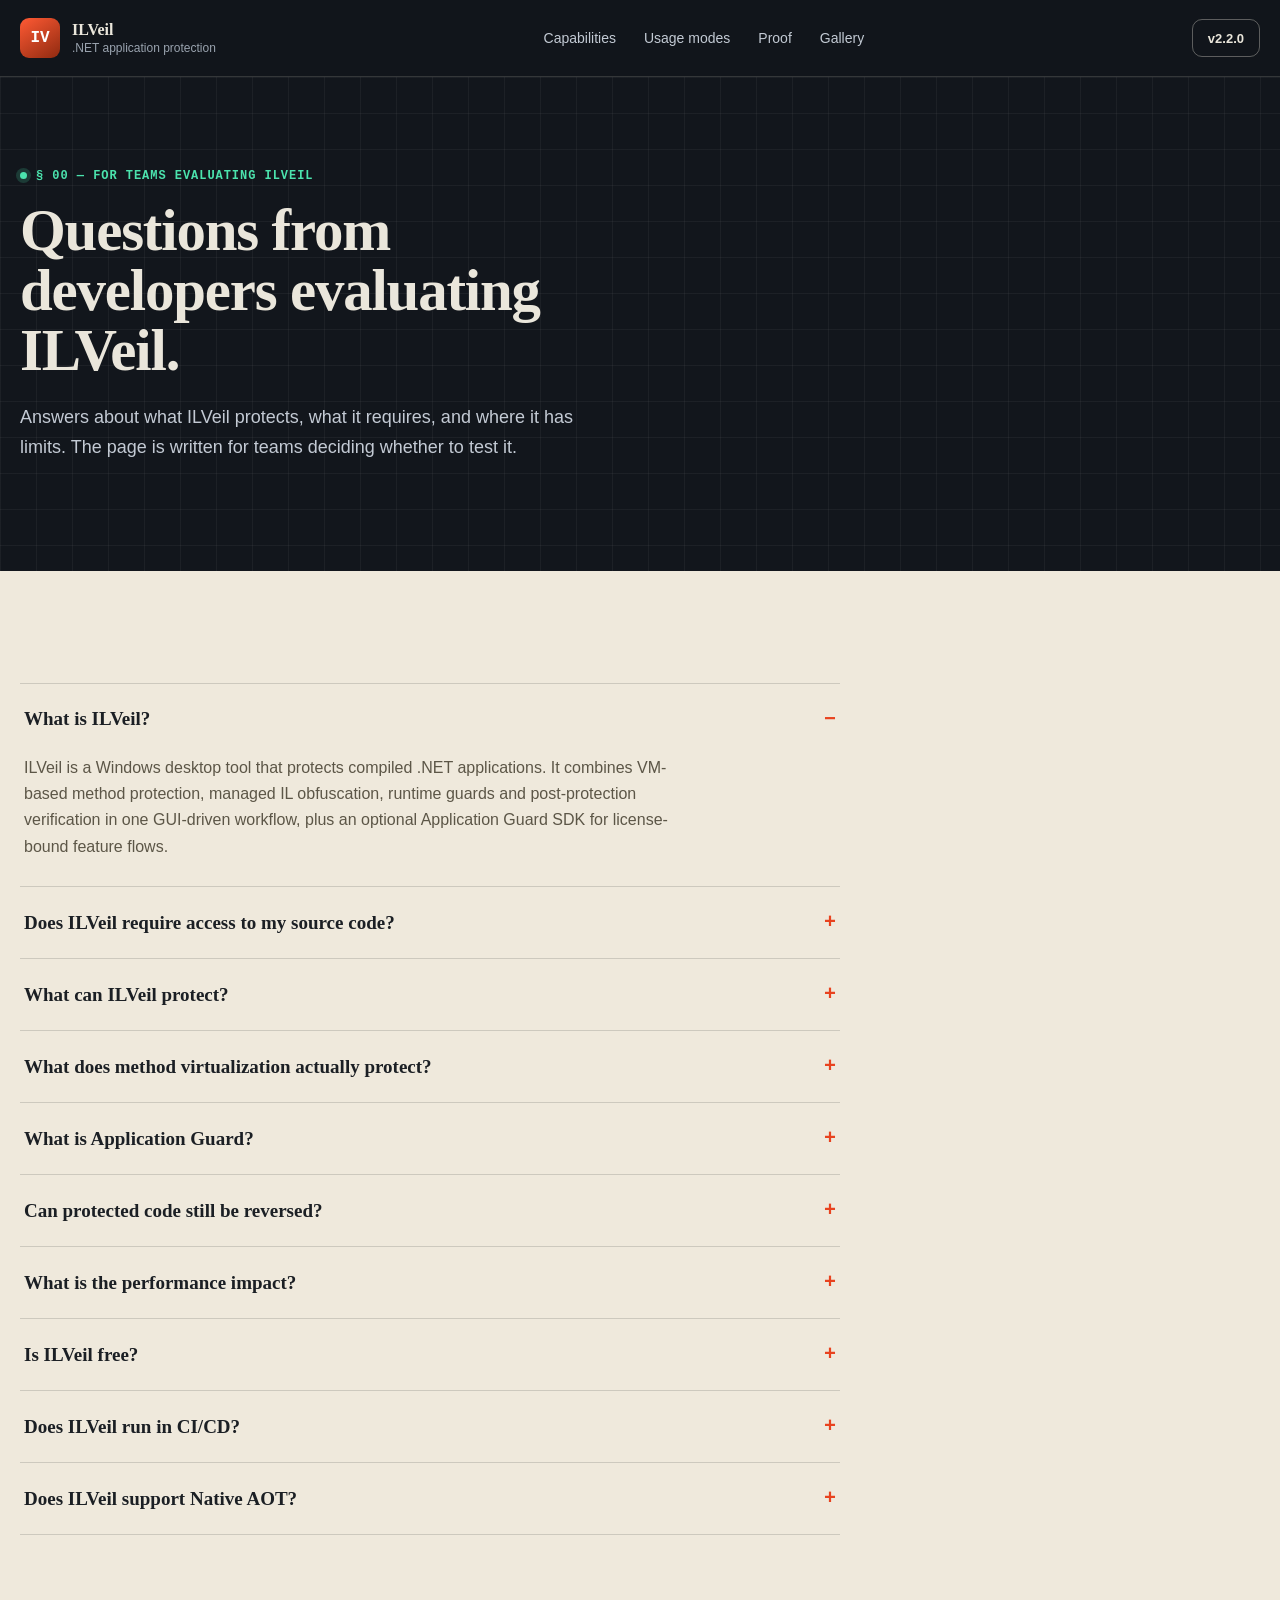
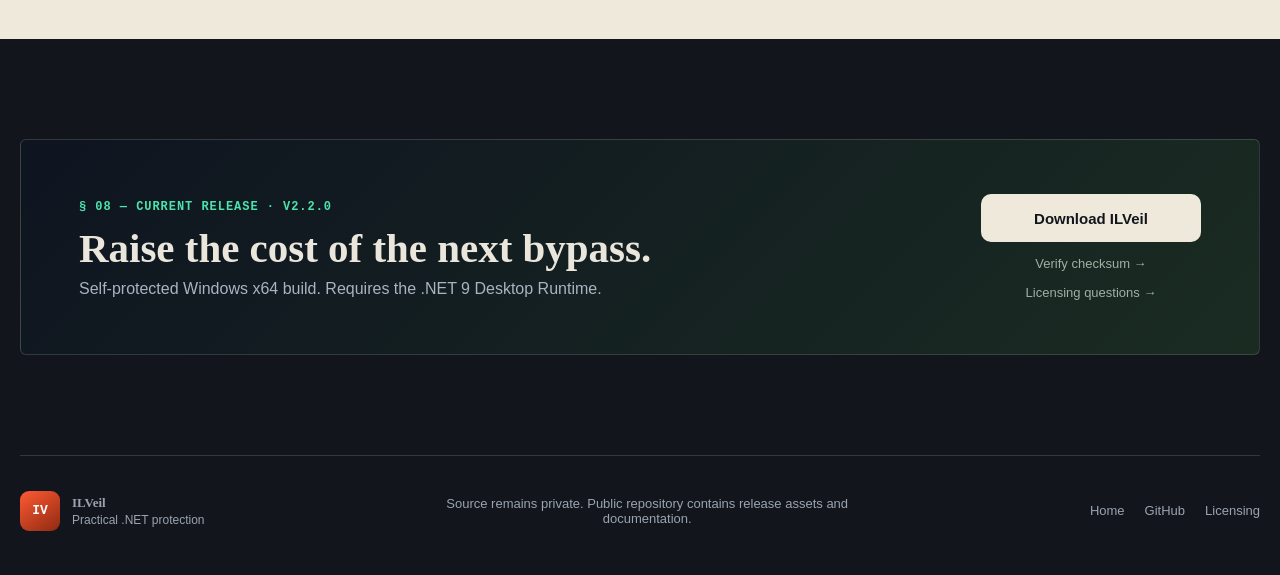
==== commit f2755cd7: "Refine product messaging for evaluators" ====
--- a/faq.html
+++ b/faq.html
@@ -14,12 +14,12 @@
   <meta property="og:type" content="website">
   <meta property="og:url" content="https://denis-rz.github.io/ILVeil-Releases/faq.html">
   <meta property="og:site_name" content="ILVeil">
-  <meta property="og:image" content="https://denis-rz.github.io/ILVeil-Releases/assets/screenshots/overview-main.png">
+  <meta property="og:image" content="https://denis-rz.github.io/ILVeil-Releases/assets/screenshots/overview-main-v2.png">
   <meta property="og:image:alt" content="ILVeil desktop .NET protection workflow">
   <meta name="twitter:card" content="summary_large_image">
   <meta name="twitter:title" content="ILVeil FAQ — .NET Obfuscation, Method Virtualization & Application Guard">
   <meta name="twitter:description" content="Common questions about ILVeil, answered directly — no marketing filler.">
-  <meta name="twitter:image" content="https://denis-rz.github.io/ILVeil-Releases/assets/screenshots/overview-main.png">
+  <meta name="twitter:image" content="https://denis-rz.github.io/ILVeil-Releases/assets/screenshots/overview-main-v2.png">
   <link rel="icon" href="./assets/appicon.ico">
   <link rel="stylesheet" href="./styles.css?v=20260712d">
   <script type="application/ld+json">
@@ -52,9 +52,9 @@
   <main id="top">
     <section class="hero blueprint">
       <div class="shell">
-        <span class="kicker"><i></i>§ 00 — Questions, answered directly</span>
-        <h1>Frequently asked questions.</h1>
-        <p class="hero-lede">Straight answers about what ILVeil protects, what it requires, and what it doesn't promise. The limits are stated directly instead of being hidden behind marketing language.</p>
+        <span class="kicker"><i></i>§ 00 — For teams evaluating ILVeil</span>
+        <h1>Questions from developers evaluating ILVeil.</h1>
+        <p class="hero-lede">Answers about what ILVeil protects, what it requires, and where it has limits. The page is written for teams deciding whether to test it.</p>
       </div>
     </section>
 
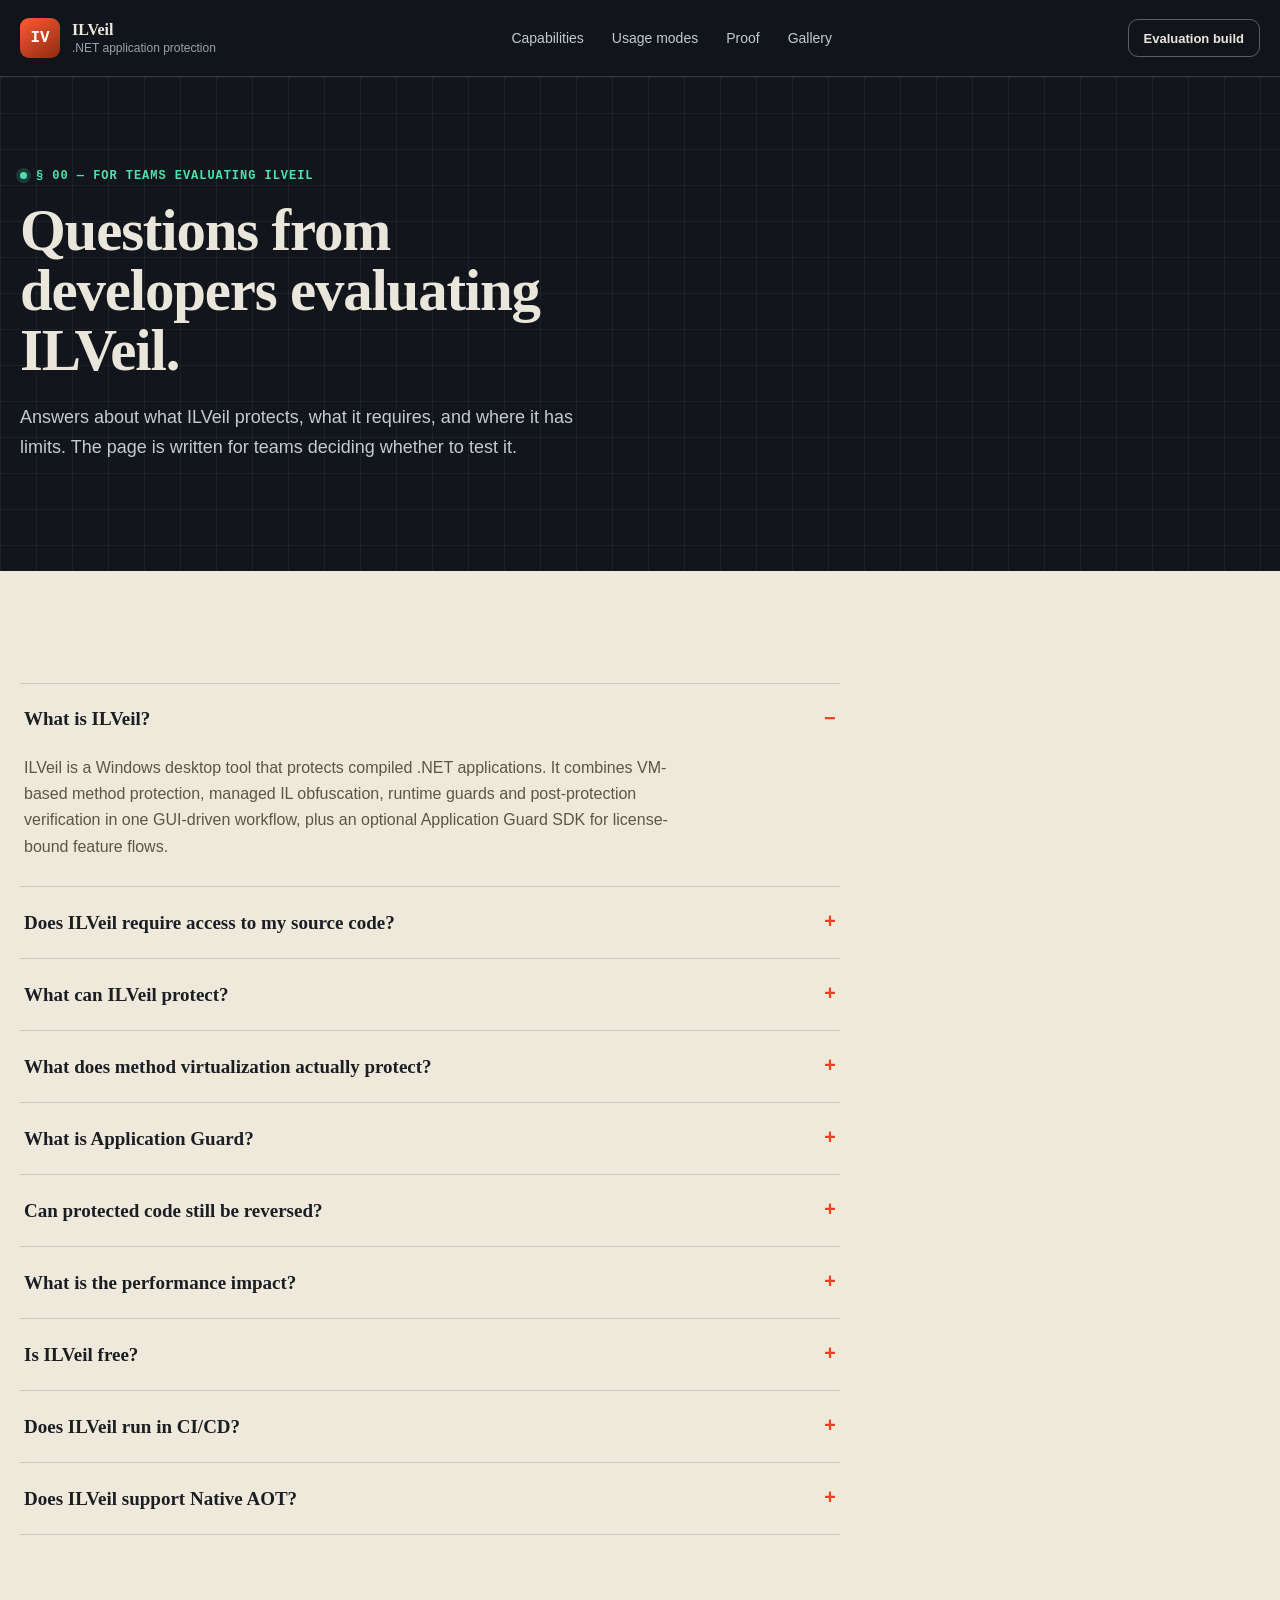
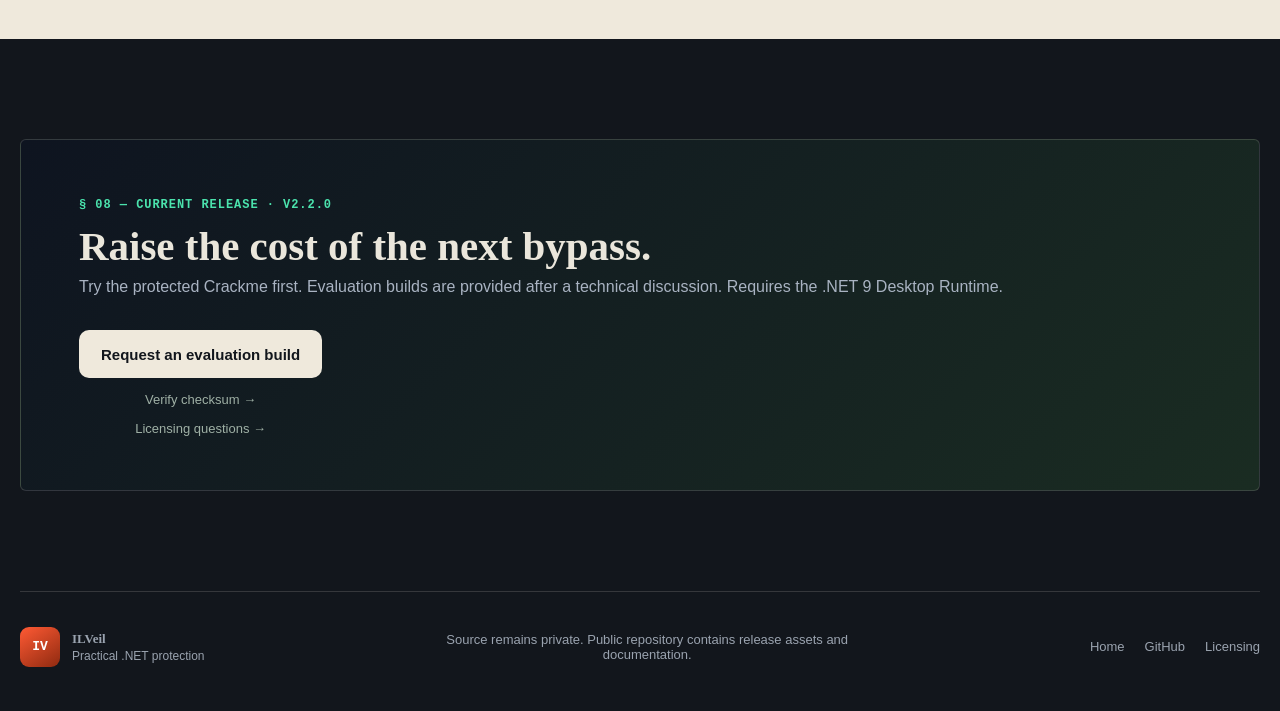
==== commit c86e76ef: "Gate protector downloads behind evaluation request" ====
--- a/faq.html
+++ b/faq.html
@@ -45,7 +45,7 @@
       <div class="nav-links">
         <a href="./index.html#capabilities">Capabilities</a><a href="./index.html#modes">Usage modes</a><a href="./index.html#proof">Proof</a><a href="./index.html#gallery">Gallery</a>
       </div>
-      <a class="button button-small button-outline" href="https://github.com/Denis-RZ/ILVeil-Releases/releases/tag/v2.2.0">v2.2.0</a>
+      <a class="button button-small button-outline" href="mailto:dengwebdev@gmail.com?subject=ILVeil%20evaluation%20build">Evaluation build</a>
     </nav>
   </header>
 
@@ -109,10 +109,10 @@
       <div>
         <span class="kicker kicker-verify">§ 08 — Current release · v2.2.0</span>
         <h2>Raise the cost of the next bypass.</h2>
-        <p>Self-protected Windows x64 build. Requires the .NET 9 Desktop Runtime.</p>
+        <p>Try the protected Crackme first. Evaluation builds are provided after a technical discussion. Requires the .NET 9 Desktop Runtime.</p>
       </div>
       <div class="cta-actions">
-        <a class="button button-light" href="https://github.com/Denis-RZ/ILVeil-Releases/releases/download/v2.2.0/ILVeil-win-x64-2.2.0.zip">Download ILVeil</a>
+        <a class="button button-light" href="mailto:dengwebdev@gmail.com?subject=ILVeil%20evaluation%20build">Request an evaluation build</a>
         <a href="./releases/SHA256SUMS.txt">Verify checksum →</a>
         <a href="mailto:dengwebdev@gmail.com">Licensing questions →</a>
       </div>
